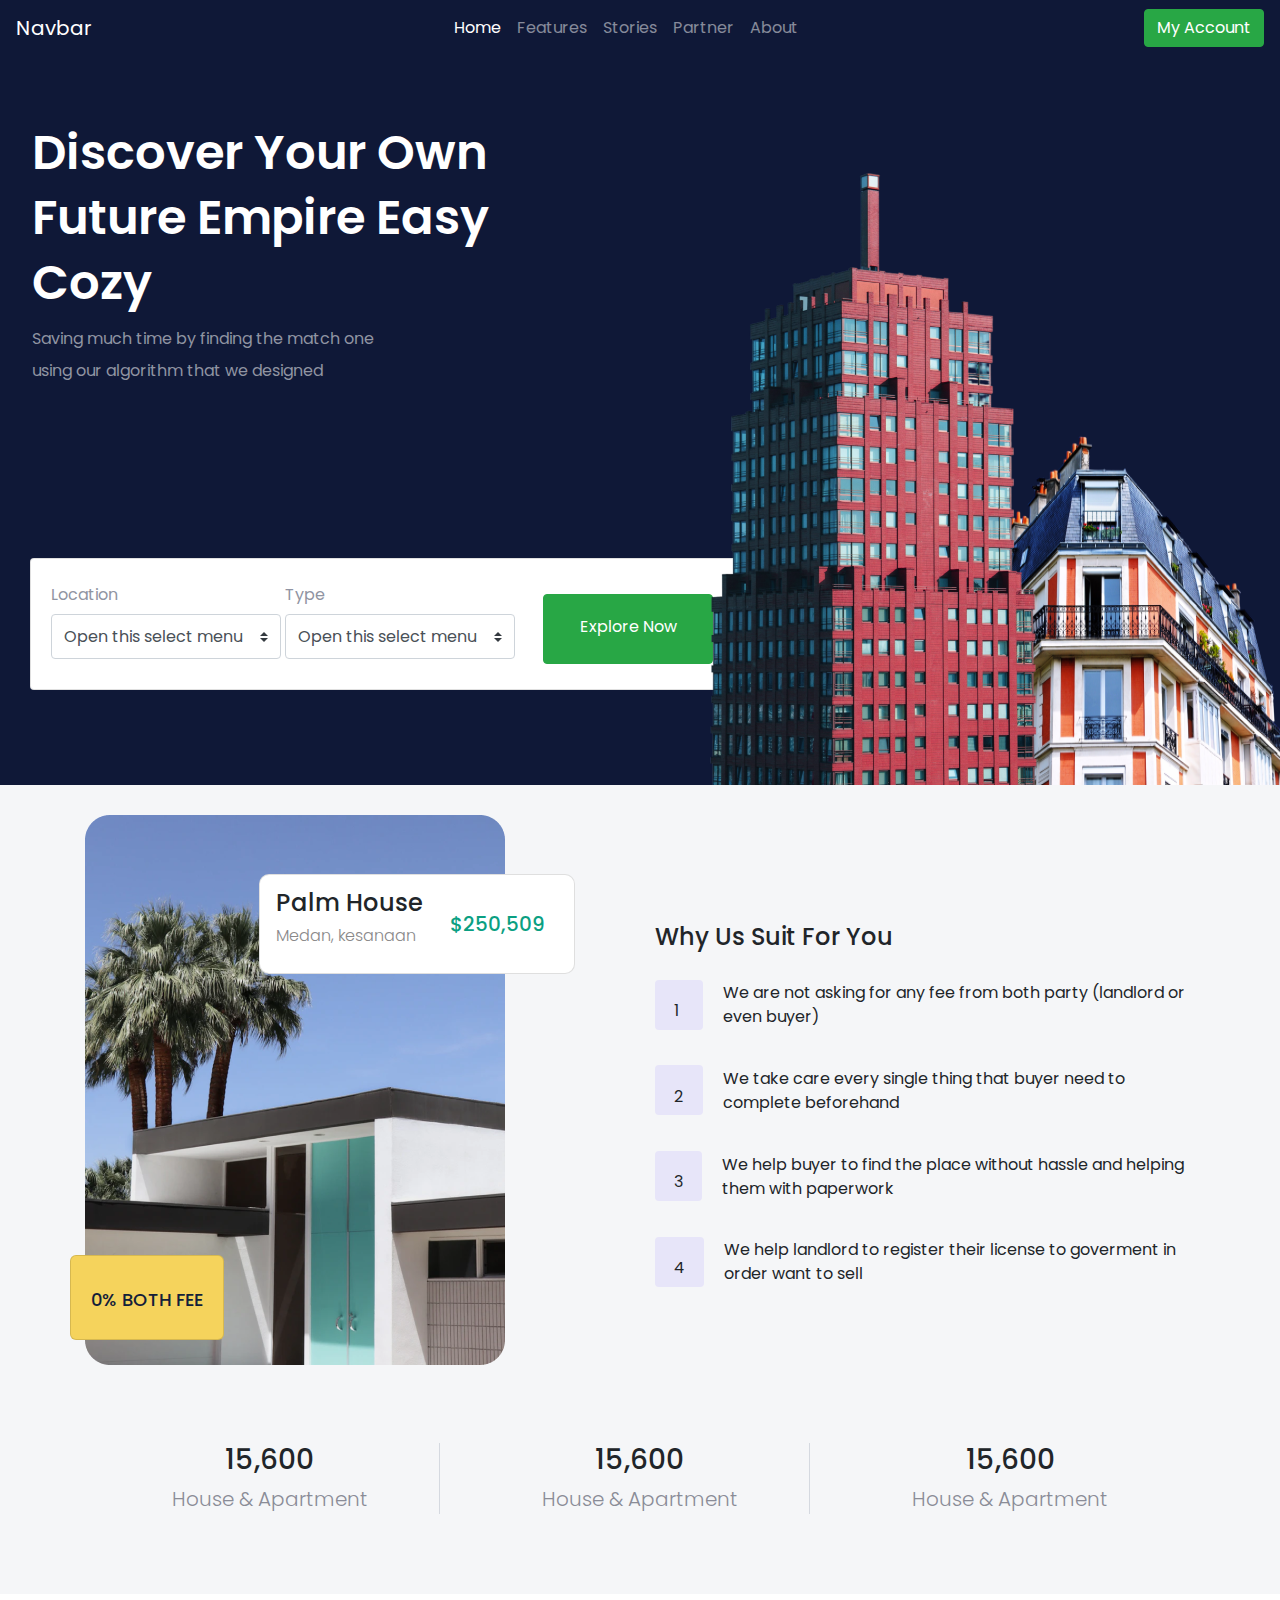
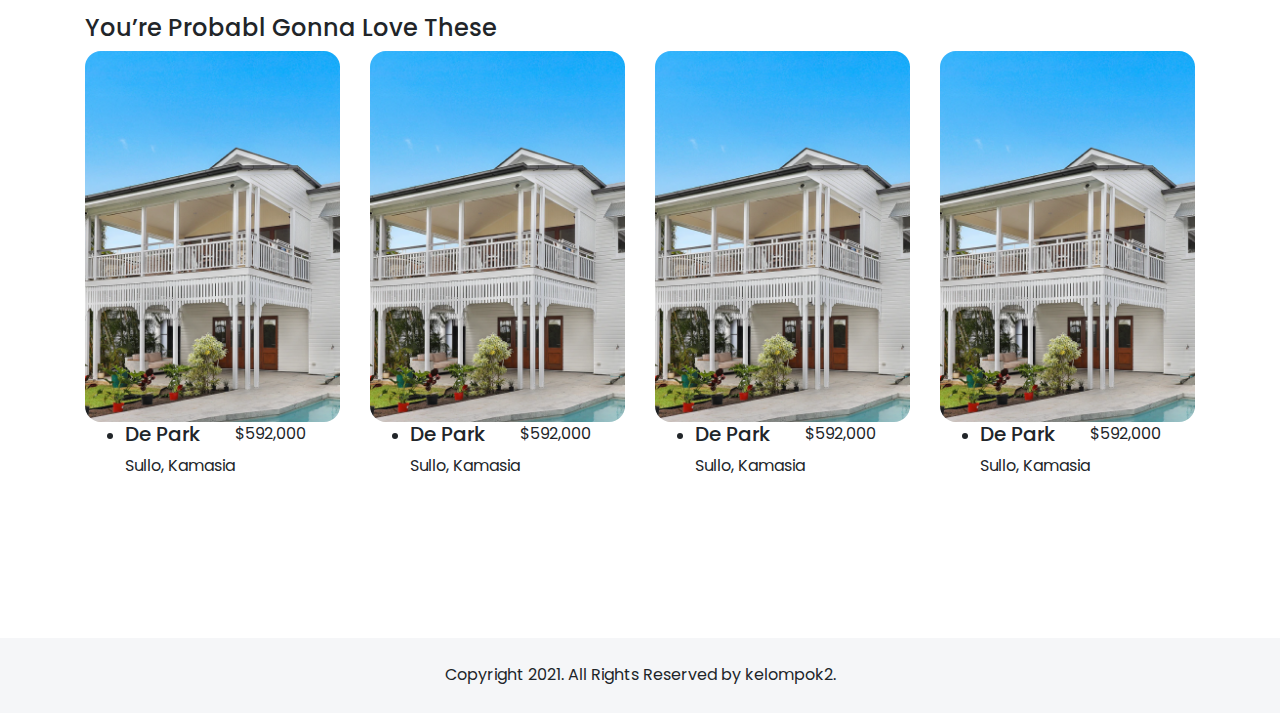
==== index.html @ fcef0ca5 "first commit" ====
<!DOCTYPE html>
<html lang="en">

<head>
    <meta charset="UTF-8">
    <meta name="viewport" content="width=device-width, initial-scale=1.0">
    <link rel="stylesheet" href="assets/css/bootstrap.min.css">
    <link rel="stylesheet" href="assets/css/style.css">
    <link rel="preconnect" href="https://fonts.gstatic.com">
    <link
        href="https://fonts.googleapis.com/css2?family=Poppins:ital,wght@0,200;0,300;0,400;0,500;0,600;0,700;0,800;1,300;1,400;1,500;1,600;1,700&display=swap"
        rel="stylesheet">
    <title>Kelompok2</title>
</head>

<body>
    <nav class="navbar navbar-expand-lg navbar-dark bg-light">
        <a class="navbar-brand" href="#">Navbar</a>
        <button class="navbar-toggler" type="button" data-toggle="collapse" data-target="#navbarNavDropdown"
            aria-controls="navbarNavDropdown" aria-expanded="false" aria-label="Toggle navigation">
            <span class="navbar-toggler-icon"></span>
        </button>
        <div class="collapse navbar-collapse justify-content-center" id="navbarNavDropdown">
            <ul class="navbar-nav">
                <li class="nav-item active">
                    <a class="nav-link" href="#">Home <span class="sr-only">(current)</span></a>
                </li>
                <li class="nav-item">
                    <a class="nav-link" href="#">Features</a>
                </li>
                <li class="nav-item">
                    <a class="nav-link" href="#">Stories</a>
                </li>
                <li class="nav-item">
                    <a class="nav-link" href="#">Partner</a>
                </li>
                <li class="nav-item">
                    <a class="nav-link" href="#">About</a>
                </li>
            </ul>
        </div>
        <button class="btn btn-md btn-success">My Account</button>
    </nav>
    <div class="jumbotron">
        <div class="row">
            <div class="col-md-6">
                <h1 class="display-4">Discover Your
                    Own Future Empire
                    Easy Cozy</h1>
                <p>Saving much time by finding the match one
                    using our algorithm that we designed</p>
            </div>
            <div class="col-md-6 d-flex">
                <img src="assets/img/image 5.png" alt="">
                <img src="assets/img/image 6.png" alt="">
            </div>
        </div>
        <div class="card">
            <div class="card-body">
                <div class="row">
                    <div class="col-md-4">
                        <p>Location</p>
                        <div class="form-group">
                            <select class="custom-select" required>
                                <option value="">Open this select menu</option>
                                <option value="1">tst</option>
                                <option value="2">Two</option>
                                <option value="3">Three</option>
                            </select>
                        </div>
                    </div>
                    <div class="col-md-4">
                        <p>Type</p>
                        <div class="form-group">
                            <select class="custom-select" required>
                                <option value="">Open this select menu</option>
                                <option value="1">One</option>
                                <option value="2">Two</option>
                                <option value="3">Three</option>
                            </select>
                        </div>
                    </div>
                    <div class="col-md-4">
                        <a href="" class="btn btn-success">Explore Now</a>
                    </div>
                </div>
            </div>
        </div>
    </div>
    <div id="features">
        <div class="container">
            <div class="row">
                <div class="col-md-6">
                    <div class="card white-card">
                        <div class="card-body">
                            <ul>
                                <li>
                                    <h4>Palm House</h4>
                                    <p>Medan, kesanaan</p>
                                </li>
                            </ul>
                            <p>$250,509</p>
                        </div>
                    </div>
                    <img src="assets/img/pic.png" alt="" class="img-feature img-fluid">
                    <div class="card yellow-card">
                        <div class="card-body">
                            <p>0% BOTH FEE</p>
                        </div>
                    </div>
                </div>
                <div class="col-md-6">
                    <h4>Why Us Suit For You</h4>
                    <div class="item d-flex">
                        <div class="number">
                            <p>1</p>
                        </div>
                        <p>We are not asking for any fee from
                            both party (landlord or even buyer)</p>
                    </div>
                    <div class="item d-flex">
                        <div class="number">
                            <p>2</p>
                        </div>
                        <p>We take care every single thing that
                            buyer need to complete beforehand</p>
                    </div>
                    <div class="item d-flex">
                        <div class="number">
                            <p>3</p>
                        </div>
                        <p>We help buyer to find the place without
                            hassle and helping them with paperwork</p>
                    </div>
                    <div class="item d-flex">
                        <div class="number">
                            <p>4</p>
                        </div>
                        <p>We help landlord to register their license
                            to goverment in order want to sell</p>
                    </div>
                </div>
            </div>
            <div class="statistic">
                <div class="container text-center">
                    <div class="row justify-content-center">
                        <div class="col-md-4 ">
                            <div class="divider">
                                <h3>15,600</h3>
                                <p>House & Apartment</p>
                            </div>
                        </div>
                        <div class="col-md-4">
                            <div class="divider">
                                <h3>15,600</h3>
                                <p>House & Apartment</p>
                            </div>
                        </div>
                        <div class="col-md-4">
                            <h3>15,600</h3>
                            <p>House & Apartment</p>
                        </div>
                    </div>
                </div>
            </div>
        </div>
    </div>
    <div id="best">
        <div class="container">
            <h4>You’re Probabl Gonna Love These</h4>
            <div class="row">
                <div class="col-md-3">
                    <img src="assets/img/image 12.png" alt="" class="img-fluid">
                    <ul class="d-flex">
                        <li>
                            <h5>De Park</h5>
                            <p>Sullo, Kamasia</p>
                        </li>
                        <p> $592,000</p>
                    </ul>
                </div>
                <div class="col-md-3">
                    <img src="assets/img/image 12.png" alt="" class="img-fluid">
                    <ul class="d-flex">
                        <li>
                            <h5>De Park</h5>
                            <p>Sullo, Kamasia</p>
                        </li>
                        <p> $592,000</p>
                    </ul>
                </div>
                <div class="col-md-3">
                    <img src="assets/img/image 12.png" alt="" class="img-fluid">
                    <ul class="d-flex">
                        <li>
                            <h5>De Park</h5>
                            <p>Sullo, Kamasia</p>
                        </li>
                        <p> $592,000</p>
                    </ul>
                </div>
                <div class="col-md-3">
                    <img src="assets/img/image 12.png" alt="" class="img-fluid">
                    <ul class="d-flex">
                        <li>
                            <h5>De Park</h5>
                            <p>Sullo, Kamasia</p>
                        </li>
                        <p> $592,000</p>
                    </ul>
                </div>
            </div>
        </div>
    </div>
    <div id="footer">
        <div class="container">
            <p class="text-center">Copyright 2021. All Rights Reserved by kelompok2.</p>
        </div>
    </div>
</body>
<script src="assets/js/bootstrap.min.js">
</script>

</html>
---- assets/css/style.css ----
* {
    font-family: 'Poppins', sans-serif;
}

.navbar,
.jumbotron {
    background-color: #0F1837 !important;
    border-radius: 0;
    color: white;
}

.jumbotron {
    height: 729px;
    margin: 0;
}

.display-4 {
    font-weight: 600;
    font-size: 48px;
    line-height: 65px;
    width: 461px;
    height: 195px;
}

.jumbotron p {
    width: 350px;
    height: 64px;
    font-weight: normal;
    font-size: 16px;
    line-height: 32px;
    color: #9094A2;
}

.jumbotron img:nth-child(1) {
    z-index: 1;
}

.jumbotron img:nth-child(2) {
    position: absolute;
    width: 387px;
    height: 360px;
    left: 279px;
    top: 305px;
}

.jumbotron .card {
    position: absolute;
    width: 713px;
    height: 132px;
    left: 30px;
    top: 558px;
}


.card .btn-success {
    width: 170px;
    height: 70px;
    position: absolute;
    top: 15px;
    left: 40px;
    padding: 20px;
}

#features {
    background-color: #F5F6F8;
    padding-top: 30px;
    padding-bottom: 5%;
}

#features h4 {
    margin-top: 20%;
}

#features .number {
    width: 50px;
    height: 50px;
    background: #E7E5F9;
    border-radius: 4px;
    padding: 19px;
    margin-top: 20px;
    margin-right: 20px;
}

#features .item p {
    margin-top: 4%;
}

#features .white-card {
    position: absolute;
    width: 316px;
    height: 100px;
    left: 189px;
    top: 59px;
    background: #FFFFFF;
    border-radius: 10px;
}

#features .white-card li {
    list-style: none;
}

#features .white-card li h4 {
    position: absolute;
    top: -50%;
    left: 5%;
}

#features .white-card li p {
    position: absolute;
    top: 50%;
    left: 5%;
    font-weight: 300;
    font-size: 16px;
    line-height: 24px;
    color: #898889;
}

#features .white-card p {
    position: absolute;
    left: 190px;
    top: 34px;
    font-weight: 500;
    font-size: 20px;
    line-height: 30px;
    text-align: right;
    color: #0A9F82;
}


#features .yellow-card {
    position: absolute;
    left: 0px;
    top: 440px;
    background: #F5D35C;
    border-radius: 6px;
}

#features .yellow-card p {
    position: relative;
    left: 0;
    top: 10px;
    font-weight: 500;
    font-size: 18px;
    line-height: 27px;
    text-align: center;
    color: #132039;
}

#features .statistic {
    margin-top: 7%;
}

#features .statistic .divider {
    border-right: 1px solid #D5D9E0;

}

#features .statistic h4 {
    font-weight: 500;
    font-size: 36px;
    line-height: 54px;
    text-align: center;
    color: #0F1837;
}

#features .statistic p {
    font-weight: 300;
    font-size: 20px;
    line-height: 30px;
    text-align: center;
    color: #8A8C97;
}

#best {
    margin-top: 20px;
    margin-bottom: 10%;
}

#best img {
    border-radius: 16px;
}

#footer {
    background-color: #F5F6F8;
    padding-top: 25px;
    padding-bottom: 10px;
}

@media (min-width: 992px) {
    .jumbotron select:nth-child(1) {
        position: absolute;
        top: 35px;
        width: 230px;
        height: 45px;
    }
}

/* mobile version */
@media (max-width: 576px) {

    .display-4 {
        font-weight: 600;
        font-size: 28px;
        line-height: 45px;
        width: 261px;
        height: 195px;
    }

    .jumbotron p {
        margin-top: -15%;
        width: 250px;
        height: 34px;
        font-weight: normal;
        font-size: 14px;
        line-height: 32px;
        color: #9094A2;
    }

    .jumbotron .card {
        position: absolute;
        width: 283px;
        height: 332px;
        left: 18px;
        top: 358px;
        padding: 25px;
    }

    .jumbotron select {
        margin-bottom: 20px;
    }


    .jumbotron img:nth-child(1) {
        position: absolute;
        top: 100%;
        width: 187px;
        display: none;
    }

    .jumbotron img:nth-child(2) {
        display: none;
    }


    .card .btn-success {
        position: absolute;
        top: -15px;
        left: 25px;
        padding: 20px;
    }

    #features .white-card {
        position: absolute;
        width: 216px;
        height: 100px;
        left: 90px;
        top: 59px;
    }

    #features .white-card li h4 {
        font-size: 18px;
        position: absolute;
        top: -20%;
        left: 5%;
    }

    #features .white-card li p {
        font-size: 12px;
    }

    #features .white-card p {
        position: absolute;
        left: 130px;
        top: 34px;
        font-size: 16px;
    }


    #features .yellow-card {
        position: absolute;
        left: 30px;
        top: 280px;
        background: #F5D35C;
        border-radius: 6px;
    }

    #features .yellow-card p {
        font-size: 16px;
    }
}
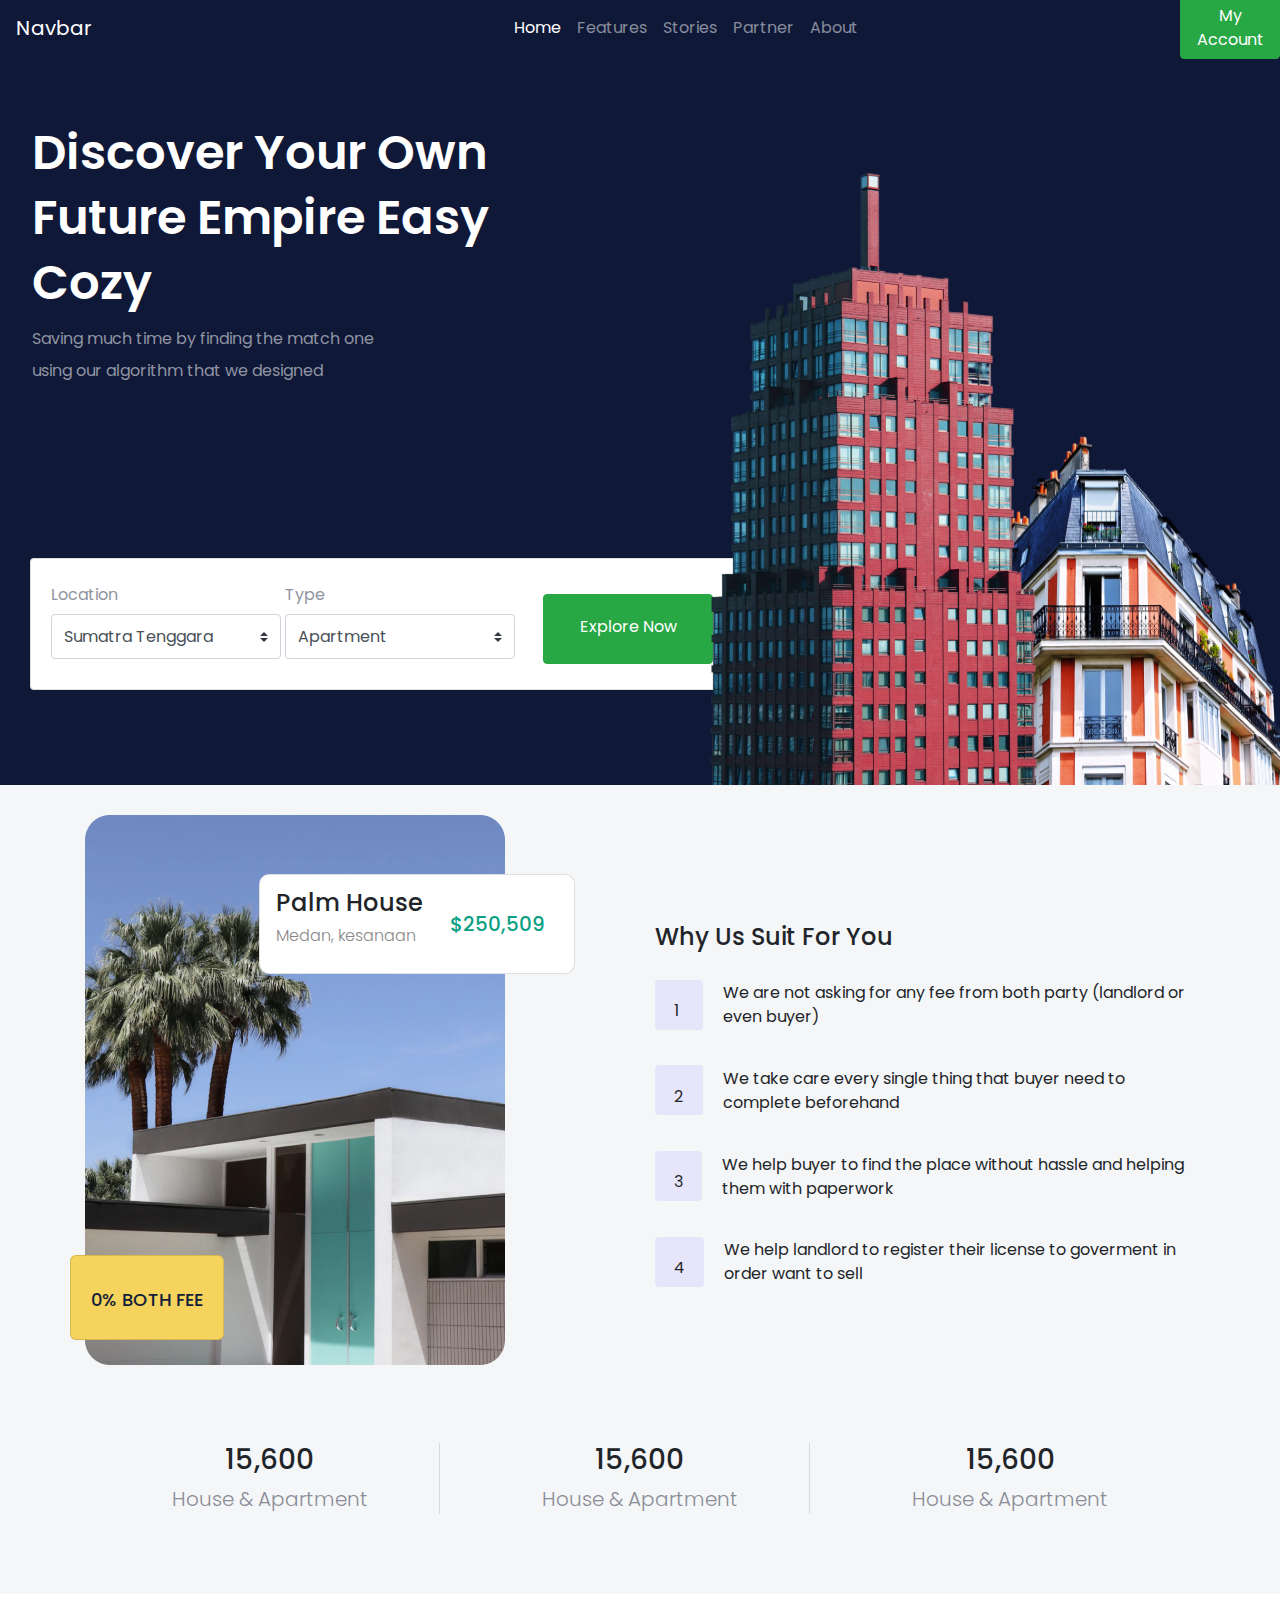
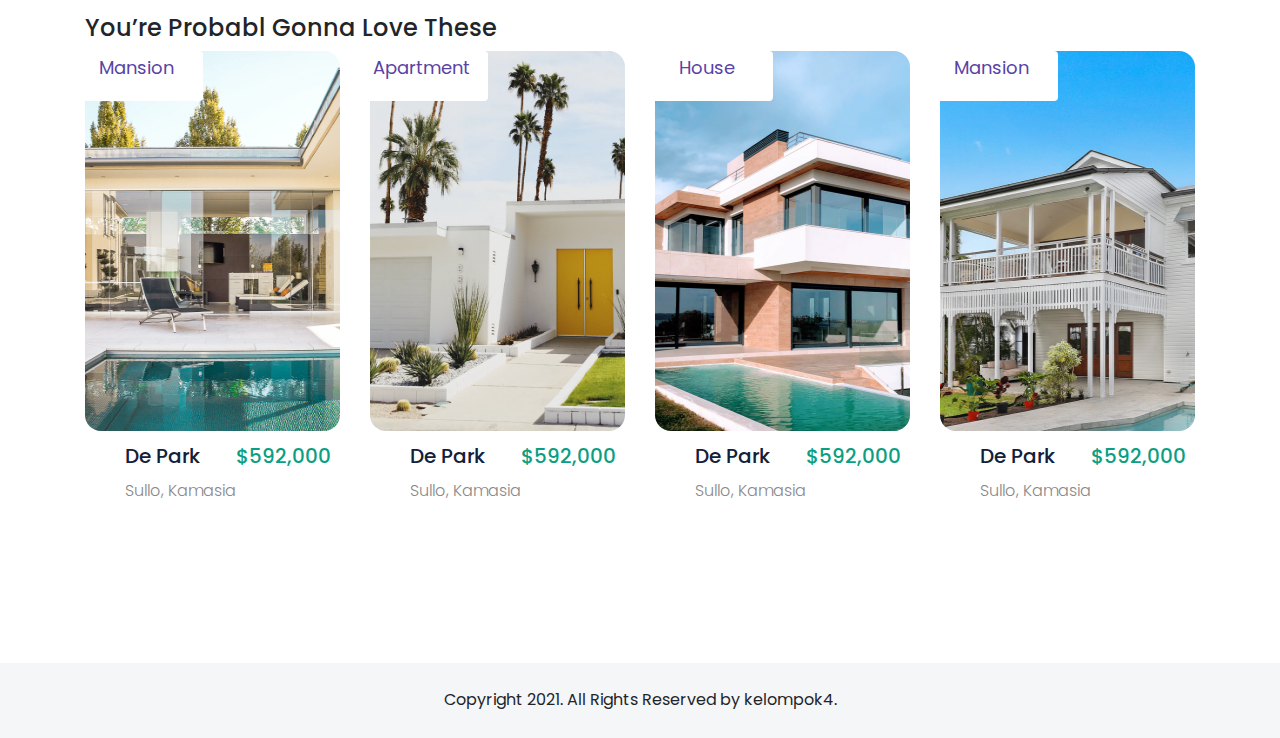
==== commit 98a48db9: "final page" ====
--- a/index.html
+++ b/index.html
@@ -4,13 +4,16 @@
 <head>
     <meta charset="UTF-8">
     <meta name="viewport" content="width=device-width, initial-scale=1.0">
+    <script src="https://code.jquery.com/jquery-3.2.1.slim.min.js"
+        integrity="sha384-KJ3o2DKtIkvYIK3UENzmM7KCkRr/rE9/Qpg6aAZGJwFDMVNA/GpGFF93hXpG5KkN" crossorigin="anonymous">
+    </script>
     <link rel="stylesheet" href="assets/css/bootstrap.min.css">
     <link rel="stylesheet" href="assets/css/style.css">
     <link rel="preconnect" href="https://fonts.gstatic.com">
     <link
         href="https://fonts.googleapis.com/css2?family=Poppins:ital,wght@0,200;0,300;0,400;0,500;0,600;0,700;0,800;1,300;1,400;1,500;1,600;1,700&display=swap"
         rel="stylesheet">
-    <title>Kelompok2</title>
+    <title>Kelompok4</title>
 </head>
 
 <body>
@@ -38,8 +41,8 @@
                     <a class="nav-link" href="#">About</a>
                 </li>
             </ul>
-        </div>
-        <button class="btn btn-md btn-success">My Account</button>
+            <button class="btn btn-md btn-success">My Account</button>
+        </div>
     </nav>
     <div class="jumbotron">
         <div class="row">
@@ -62,10 +65,10 @@
                         <p>Location</p>
                         <div class="form-group">
                             <select class="custom-select" required>
-                                <option value="">Open this select menu</option>
-                                <option value="1">tst</option>
-                                <option value="2">Two</option>
-                                <option value="3">Three</option>
+                                <option value="">Sumatra Tenggara</option>
+                                <option value="1">Sumatra Tenggara</option>
+                                <option value="2">Sumatra Tenggara</option>
+                                <option value="3">Sumatra Tenggara</option>
                             </select>
                         </div>
                     </div>
@@ -73,10 +76,10 @@
                         <p>Type</p>
                         <div class="form-group">
                             <select class="custom-select" required>
-                                <option value="">Open this select menu</option>
-                                <option value="1">One</option>
-                                <option value="2">Two</option>
-                                <option value="3">Three</option>
+                                <option value="">Apartment</option>
+                                <option value="1">Apartment</option>
+                                <option value="2">Apartment</option>
+                                <option value="3">Apartment</option>
                             </select>
                         </div>
                     </div>
@@ -169,44 +172,56 @@
         <div class="container">
             <h4>You’re Probabl Gonna Love These</h4>
             <div class="row">
+                <div class="col-md-3 col-sm-6">
+                    <div class="badge badge-primary">
+                        <p>Mansion</p>
+                    </div>
+                    <img src="assets/img/image 10.png" alt="" class="img-fluid">
+                    <ul class="d-flex">
+                        <li>
+                            <h5>De Park</h5>
+                            <p>Sullo, Kamasia</p>
+                        </li>
+                        <p class="price"> $592,000</p>
+                    </ul>
+                </div>
                 <div class="col-md-3">
+                    <div class="badge badge-primary">
+                        <p>Apartment</p>
+                    </div>
+                    <img src="assets/img/image 8.png" alt="" class="img-fluid">
+                    <ul class="d-flex jus">
+                        <li>
+                            <h5>De Park</h5>
+                            <p>Sullo, Kamasia</p>
+                        </li>
+                        <p class="price"> $592,000</p>
+                    </ul>
+                </div>
+                <div class="col-md-3">
+                    <div class="badge badge-primary">
+                        <p>House</p>
+                    </div>
+                    <img src="assets/img/image 11.png" alt="" class="img-fluid">
+                    <ul class="d-flex">
+                        <li>
+                            <h5>De Park</h5>
+                            <p>Sullo, Kamasia</p>
+                        </li>
+                        <p class="price"> $592,000</p>
+                    </ul>
+                </div>
+                <div class="col-md-3">
+                    <div class="badge badge-primary">
+                        <p>Mansion</p>
+                    </div>
                     <img src="assets/img/image 12.png" alt="" class="img-fluid">
                     <ul class="d-flex">
                         <li>
                             <h5>De Park</h5>
                             <p>Sullo, Kamasia</p>
                         </li>
-                        <p> $592,000</p>
-                    </ul>
-                </div>
-                <div class="col-md-3">
-                    <img src="assets/img/image 12.png" alt="" class="img-fluid">
-                    <ul class="d-flex">
-                        <li>
-                            <h5>De Park</h5>
-                            <p>Sullo, Kamasia</p>
-                        </li>
-                        <p> $592,000</p>
-                    </ul>
-                </div>
-                <div class="col-md-3">
-                    <img src="assets/img/image 12.png" alt="" class="img-fluid">
-                    <ul class="d-flex">
-                        <li>
-                            <h5>De Park</h5>
-                            <p>Sullo, Kamasia</p>
-                        </li>
-                        <p> $592,000</p>
-                    </ul>
-                </div>
-                <div class="col-md-3">
-                    <img src="assets/img/image 12.png" alt="" class="img-fluid">
-                    <ul class="d-flex">
-                        <li>
-                            <h5>De Park</h5>
-                            <p>Sullo, Kamasia</p>
-                        </li>
-                        <p> $592,000</p>
+                        <p class="price"> $592,000</p>
                     </ul>
                 </div>
             </div>
@@ -214,11 +229,12 @@
     </div>
     <div id="footer">
         <div class="container">
-            <p class="text-center">Copyright 2021. All Rights Reserved by kelompok2.</p>
+            <p class="text-center">Copyright 2021. All Rights Reserved by kelompok4.</p>
         </div>
     </div>
 </body>
 <script src="assets/js/bootstrap.min.js">
 </script>
 
+
 </html>--- a/assets/css/style.css
+++ b/assets/css/style.css
@@ -178,6 +178,58 @@
 
 #best img {
     border-radius: 16px;
+    width: 293px;
+    height: 380px;
+}
+
+#best ul {
+    list-style: none;
+}
+
+#best ul li h5 {
+    font-style: normal;
+    font-weight: 500;
+    font-size: 20px;
+    line-height: 30px;
+    /* identical to box height */
+    color: #132039;
+    margin-top: 10px;
+}
+
+#best ul li p {
+    font-weight: 300;
+    font-size: 16px;
+    line-height: 24px;
+    /* identical to box height */
+    color: #898889;
+}
+
+#best .price {
+    font-weight: 500;
+    font-size: 20px;
+    line-height: 30px;
+    /* identical to box height */
+    text-align: right;
+    color: #0A9F82;
+    margin-top: 10px;
+}
+
+#best .badge {
+    position: absolute;
+    width: 133px;
+    height: 50px;
+    left: 0px;
+    top: 0px;
+    background: #FFFFFF;
+}
+
+#best .badge p {
+    font-weight: normal;
+    font-size: 18px;
+    line-height: 27px;
+    /* identical to box height */
+    text-align: center;
+    color: #5943A6;
 }
 
 #footer {
@@ -187,6 +239,12 @@
 }
 
 @media (min-width: 992px) {
+    .navbar .btn-success {
+        position: absolute;
+        left: 1180px;
+        /* top: 40px; */
+    }
+
     .jumbotron select:nth-child(1) {
         position: absolute;
         top: 35px;
@@ -287,4 +345,21 @@
     #features .yellow-card p {
         font-size: 16px;
     }
+
+    #features .statistic .divider {
+        border-bottom: 1px solid #D5D9E0;
+        border-right: none;
+        margin-bottom: 50px;
+    }
+
+    #best img {
+        width: 120%;
+    }
+
+    .custom-select {
+        font-size: 0.7rem;
+        font-weight: 400;
+        line-height: 1.5;
+        color: #495057;
+    }
 }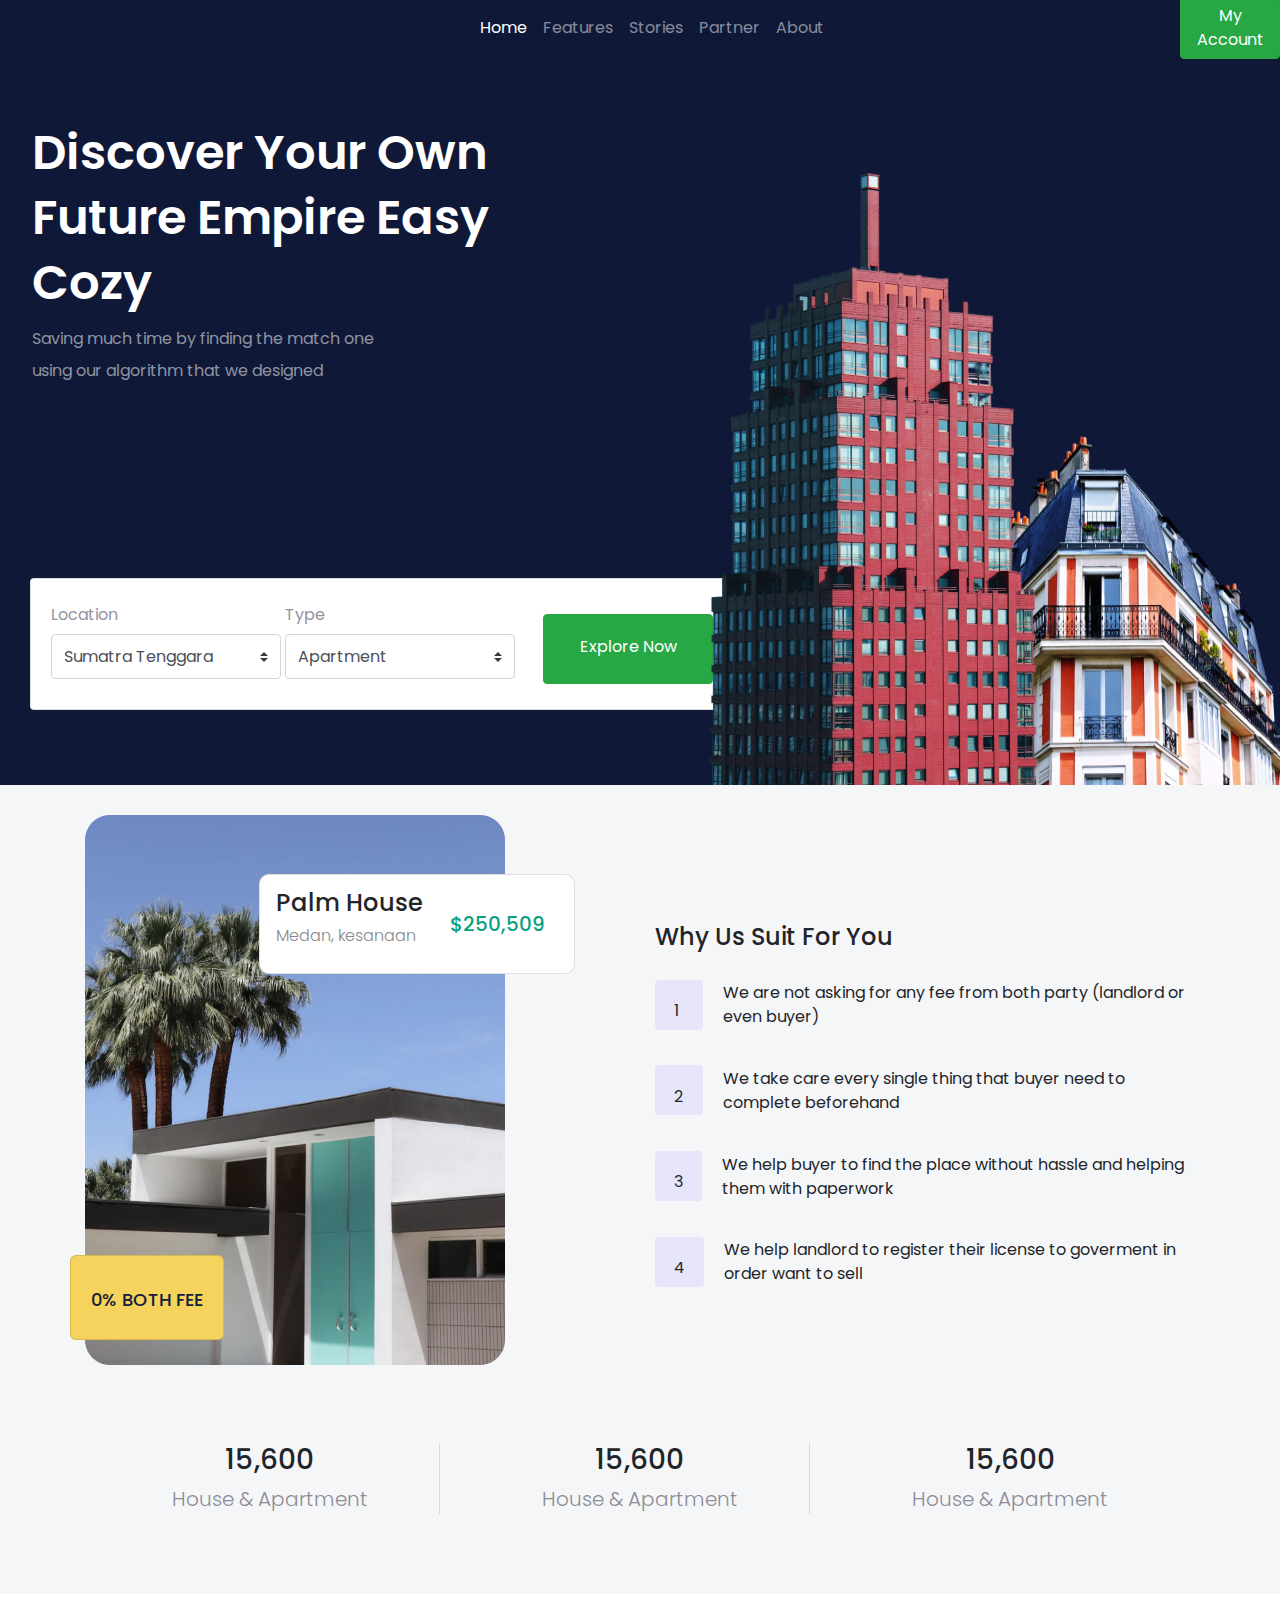
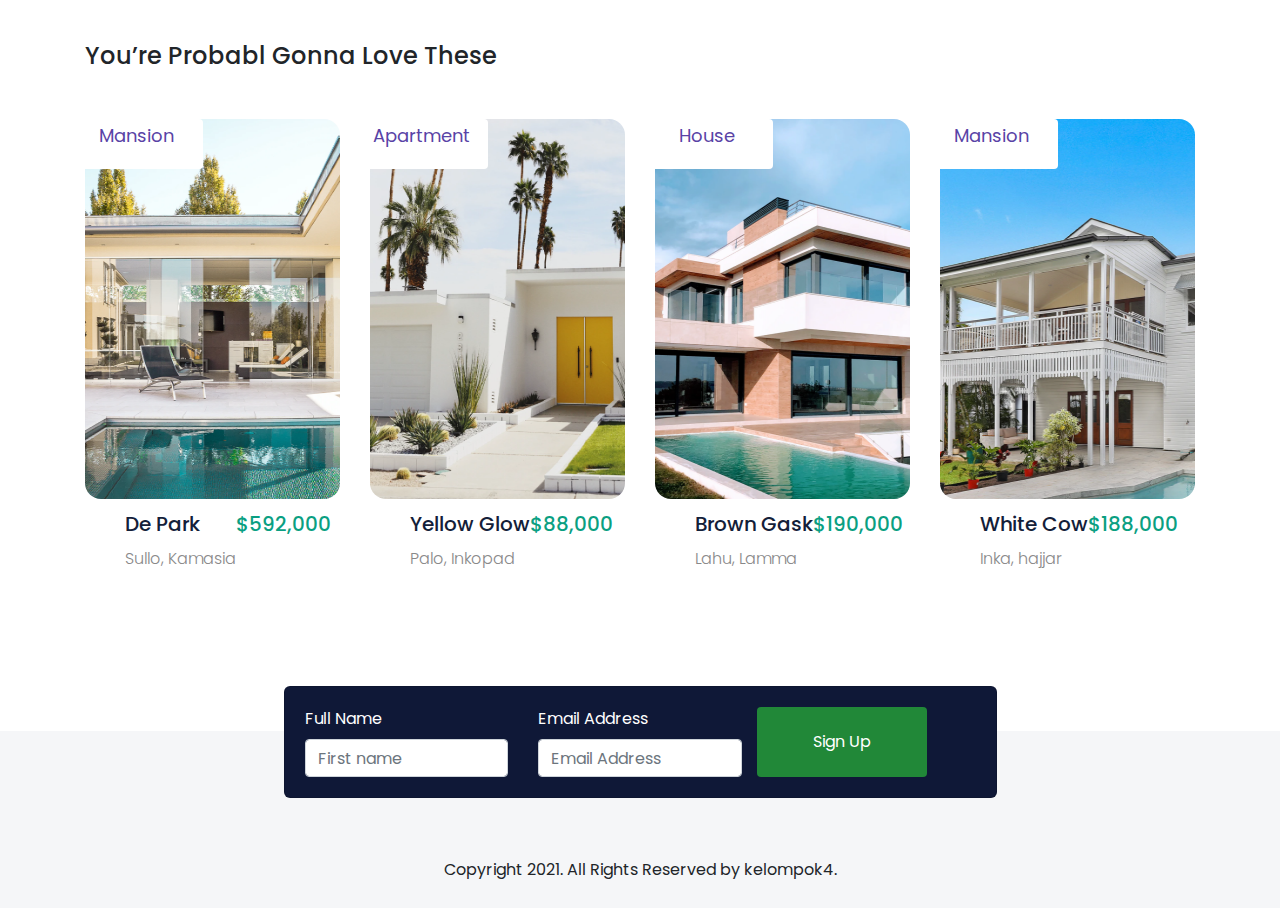
==== commit c0c1b30f: "fixed" ====
--- a/index.html
+++ b/index.html
@@ -18,7 +18,7 @@
 
 <body>
     <nav class="navbar navbar-expand-lg navbar-dark bg-light">
-        <a class="navbar-brand" href="#">Navbar</a>
+        <a class="navbar-brand ml-2" href="#"><img src="assets/img/logo.png" alt=""></a>
         <button class="navbar-toggler" type="button" data-toggle="collapse" data-target="#navbarNavDropdown"
             aria-controls="navbarNavDropdown" aria-expanded="false" aria-label="Toggle navigation">
             <span class="navbar-toggler-icon"></span>
@@ -170,64 +170,93 @@
     </div>
     <div id="best">
         <div class="container">
-            <h4>You’re Probabl Gonna Love These</h4>
+            <h4 class="mt-5 mb-5">You’re Probabl Gonna Love These</h4>
             <div class="row">
                 <div class="col-md-3 col-sm-6">
                     <div class="badge badge-primary">
                         <p>Mansion</p>
                     </div>
-                    <img src="assets/img/image 10.png" alt="" class="img-fluid">
-                    <ul class="d-flex">
-                        <li>
-                            <h5>De Park</h5>
-                            <p>Sullo, Kamasia</p>
-                        </li>
-                        <p class="price"> $592,000</p>
-                    </ul>
+                    <a href="">
+                        <img src="assets/img/image 10.png" alt="" class="img-fluid">
+                        <ul class="d-flex">
+                            <li>
+                                <h5>De Park</h5>
+                                <p>Sullo, Kamasia</p>
+                            </li>
+                            <p class="price"> $592,000</p>
+                        </ul>
+                    </a>
                 </div>
                 <div class="col-md-3">
                     <div class="badge badge-primary">
                         <p>Apartment</p>
                     </div>
-                    <img src="assets/img/image 8.png" alt="" class="img-fluid">
-                    <ul class="d-flex jus">
-                        <li>
-                            <h5>De Park</h5>
-                            <p>Sullo, Kamasia</p>
-                        </li>
-                        <p class="price"> $592,000</p>
-                    </ul>
+                    <a href="">
+                        <img src="assets/img/image 8.png" alt="" class="img-fluid">
+                        <ul class="d-flex jus">
+                            <li>
+                                <h5>Yellow Glow</h5>
+                                <p>Palo, Inkopad</p>
+                            </li>
+                            <p class="price"> $88,000</p>
+                        </ul>
+                    </a>
                 </div>
                 <div class="col-md-3">
                     <div class="badge badge-primary">
                         <p>House</p>
                     </div>
-                    <img src="assets/img/image 11.png" alt="" class="img-fluid">
-                    <ul class="d-flex">
-                        <li>
-                            <h5>De Park</h5>
-                            <p>Sullo, Kamasia</p>
-                        </li>
-                        <p class="price"> $592,000</p>
-                    </ul>
+                    <a href="">
+                        <img src="assets/img/image 11.png" alt="" class="img-fluid">
+                        <ul class="d-flex">
+                            <li>
+                                <h5>Brown Gask</h5>
+                                <p>Lahu, Lamma</p>
+                            </li>
+                            <p class="price"> $190,000</p>
+                        </ul>
+                    </a>
                 </div>
                 <div class="col-md-3">
                     <div class="badge badge-primary">
                         <p>Mansion</p>
                     </div>
-                    <img src="assets/img/image 12.png" alt="" class="img-fluid">
-                    <ul class="d-flex">
-                        <li>
-                            <h5>De Park</h5>
-                            <p>Sullo, Kamasia</p>
-                        </li>
-                        <p class="price"> $592,000</p>
-                    </ul>
+                    <a href="">
+                        <img src="assets/img/image 12.png" alt="" class="img-fluid">
+                        <ul class="d-flex">
+                            <li>
+                                <h5>White Cow</h5>
+                                <p>Inka, hajjar</p>
+                            </li>
+                            <p class="price"> $188,000</p>
+                        </ul>
+                    </a>
                 </div>
             </div>
         </div>
     </div>
     <div id="footer">
+        <div class="signup">
+            <di class="card">
+                <div class="card-body">
+                    <form>
+                        <div class="row">
+                            <div class="col">
+                                <label for="" class="text-white">Full Name</label>
+                                <input type="text" class="form-control" placeholder="First name">
+                            </div>
+                            <div class="col">
+                                <label for="" class="text-white">Email Address</label>
+                                <input type="text" class="form-control" placeholder="Email Address">
+                            </div>
+                            <div class="col">
+                                <button class="btn btn-primary">Sign Up</button>
+                            </div>
+                        </div>
+                    </form>
+                </div>
+            </di>
+        </div>
         <div class="container">
             <p class="text-center">Copyright 2021. All Rights Reserved by kelompok4.</p>
         </div>
--- a/assets/css/style.css
+++ b/assets/css/style.css
@@ -49,6 +49,7 @@
     height: 132px;
     left: 30px;
     top: 558px;
+    margin-top: 20px;
 }
 
 
@@ -234,9 +235,45 @@
 
 #footer {
     background-color: #F5F6F8;
-    padding-top: 25px;
+    /* height: 84px; */
+    /* padding: 0px; */
+    padding-top: 15px;
     padding-bottom: 10px;
 }
+
+
+#footer .signup .card {
+    /* position: absolute; */
+    width: 713px;
+    height: 112px;
+    /* left: 364px; */
+    /* top: 2320px; */
+    background: #0F1837;
+    border-radius: 6px;
+    margin: auto;
+    transform: translateY(-60px);
+}
+
+#footer .signup .card button {
+    position: absolute;
+    width: 170px;
+    height: 70px;
+    left: 0;
+    top: 0;
+    background: #218838;
+    border-radius: 4px;
+    border: none;
+}
+
+#footer .signup .card button:hover {
+    background: #1e7230;
+}
+
+.single-product {
+    margin-bottom: 20px;
+}
+
+
 
 @media (min-width: 992px) {
     .navbar .btn-success {
@@ -362,4 +399,153 @@
         line-height: 1.5;
         color: #495057;
     }
+
+    #footer .signup .card {
+        /* position: absolute; */
+        width: 85%;
+        margin: auto;
+        background: #0F1837;
+        border-radius: 6px;
+        font-size: 14px;
+        height: 18% !important;
+
+
+    }
+
+    #footer .signup .card input {
+        width: 110px;
+    }
+
+
+    #footer .signup .card button {
+        /* margin-top: -10px; */
+        position: relative;
+        width: 40%;
+        height: 30px;
+        /* left: 15px; */
+        /* top: 10px; */
+        background: #218838;
+        border-radius: 4px;
+        border: none;
+        font-size: 12px;
+        transform: translateY(10px);
+    }
+
+    #footer .signup .card .form-control {
+        font-size: 0.7rem;
+    }
+
+    #footer .signup .card button:hover {
+        background: #1e7230;
+    }
+
+    .single-product img {
+        width: 200%;
+        height: 200px;
+        object-fit: cover;
+    }
+
+}
+
+@media (min-width: 381px) and (max-width:427px) {
+
+    #footer .signup .card {
+        position: absolute;
+        width: 85%;
+        height: 18%;
+        left: 25px;
+        top: 568.0%;
+        background: #0F1837;
+        border-radius: 6px;
+        font-size: 14px;
+    }
+
+    #footer .signup .card input {
+        width: 110px;
+    }
+
+
+    #footer .signup .card button {
+        position: absolute;
+        width: 350%;
+        height: 30px;
+        left: -265px;
+        top: 70px;
+        background: #218838;
+        border-radius: 4px;
+        border: none;
+        font-size: 12px;
+    }
+
+    #footer .signup .card .form-control {
+        font-size: 0.7rem;
+    }
+
+    #footer .signup .card button:hover {
+        background: #1e7230;
+    }
+}
+
+@media (max-width:343px) {
+    #footer {
+        width: 100%;
+        background-color: #F5F6F8;
+        height: 184px;
+        padding: 120px;
+    }
+
+    #footer p {
+        margin-top: 20px;
+        font-size: 11px;
+    }
+
+    #footer .signup .card {
+        position: absolute;
+        width: 85%;
+        height: 28%;
+        left: 25px;
+        top: 557.0%;
+        background: #0F1837;
+        border-radius: 6px;
+        font-size: 14px;
+    }
+
+    #footer .signup .card input {
+        width: 240px;
+    }
+
+
+    #footer .signup .card button {
+        position: absolute;
+        width: 82%;
+        height: 30px;
+        left: 15px;
+        top: 20px;
+        background: #218838;
+        border-radius: 4px;
+        border: none;
+        font-size: 12px;
+    }
+
+    #footer .signup .card .form-control {
+        font-size: 0.7rem;
+    }
+
+    #footer .signup .card button:hover {
+        background: #1e7230;
+    }
+}
+
+@media (max-width:355px) {
+    #footer {
+        width: 100%;
+        background-color: #F5F6F8;
+        height: 184px;
+        padding: 80px;
+    }
+
+    #footer p {
+        margin-top: 25px;
+        font-size: 14px;
+    }
 }